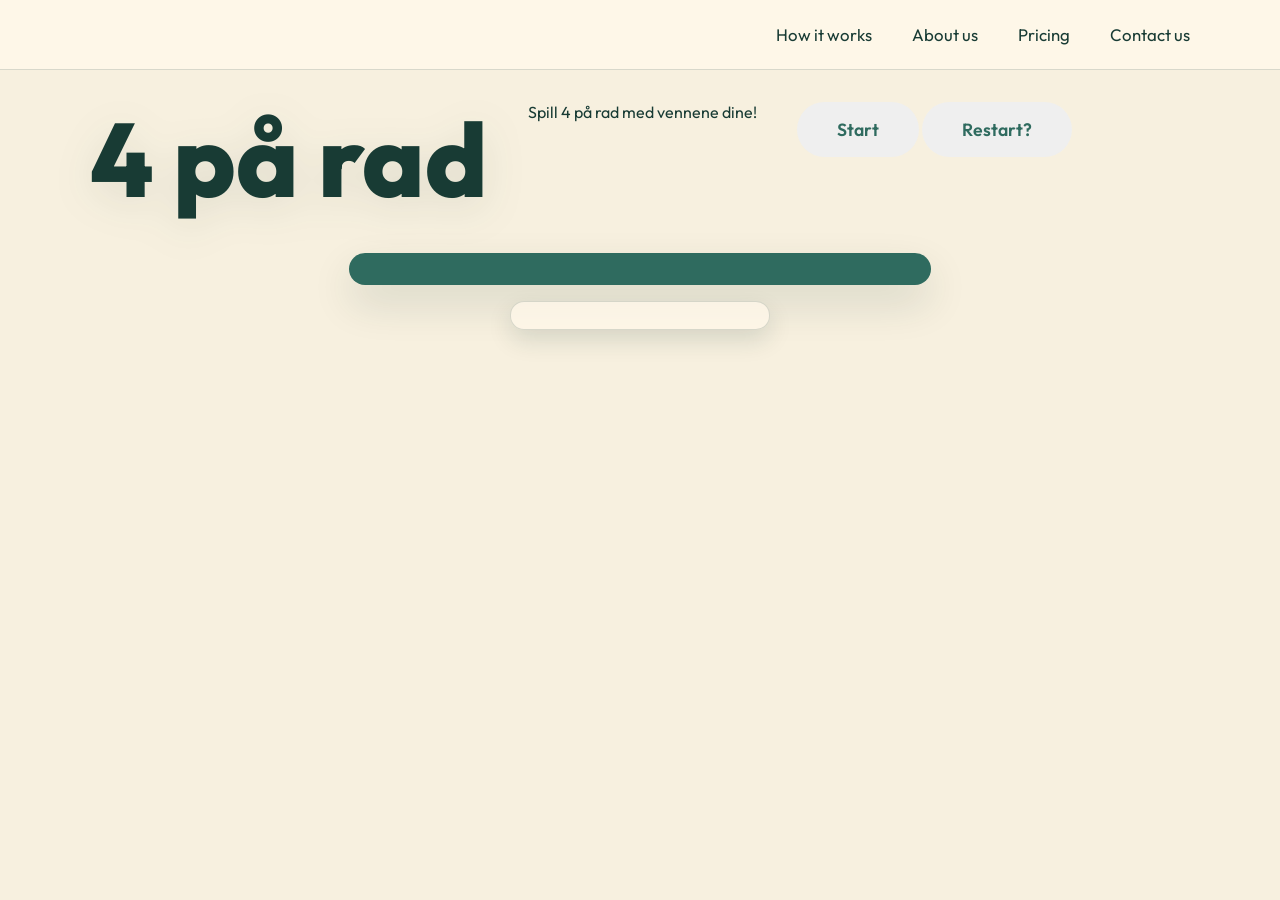
==== connect4.html @ de468630 "v1" ====
<!DOCTYPE html>
<html lang="en">

<head>
    <meta charset="UTF-8">
    <meta name="viewport" content="width=device-width, initial-scale=1.0">
    <title>4 på rad</title>
    <link rel="stylesheet" href="style.css">
    <script src="./logic.js" defer></script>
    <script src="./ui.js" defer></script>
</head>

<body>
    <nav>
        <div class="container">
            <div class="logo">
                <img src="images/Logo.png" alt="">
            </div>
            <div class="nav-list">
                <ul>
                    <li><a href="#">How it works</a></li>
                    <li><a href="#">About us</a></li>
                    <li><a href="#">Pricing</a></li>
                    <li><a href="#">Contact us</a></li>
                </ul>
            </div>
        </div>
    </nav>
    <main class="main-content">
        <section class="hero">
            <div class="container">
                <h1>4 på rad</h1>
                <p>Spill 4 på rad med vennene dine!</p>

                <div class="gameBtns">
                    <button class="btn level-btn start">Start</button>
                    <button id="restart" class="btn level-btn">Restart?</button>
                </div>
            </div>
        </section>

        <section class="game-container">
            <div class="grid-4">
            </div>
            <div class="status-box"></div>
        </section>
    </main>

</body>

</html>
---- style.css ----
@import url("https://fonts.googleapis.com/css2?family=Outfit:wght@300;400;600;800&display=swap");

:root {
  --bg-primary: #f7f0df;
  --text-main: #183b34;
  --text-muted: #6f7b72;
  --accent-main: #d95d4e;
  --accent-second: #f2c75c;
  --accent-green: #2f6b5f;
  --surface-bg: rgba(255, 248, 234, 0.78);
  --surface-border: rgba(24, 59, 52, 0.16);
  --shadow-soft: rgba(24, 59, 52, 0.14);
}

* {
  margin: 0;
  padding: 0;
  box-sizing: border-box;
}

body {
  background-color: var(--bg-primary);
  color: var(--text-main);
  font-family: "Outfit", sans-serif;
  min-height: 100vh;
  display: flex;
  flex-direction: column;
}

img {
  display: block;
  max-width: 100%;
}

.container {
  width: min(90%,1100px);
  margin: 0 auto;
}

/* --- NAVIGATION --- */
nav {
  padding: 1.5rem 0;
  position: sticky;
  top: 0;
  z-index: 100;
  background: rgba(255, 248, 234, 0.86);
  border-bottom: 1px solid var(--surface-border);
}

nav .container {
  display: flex;
  justify-content: space-between;
  align-items: center;
}


/* senere; kan jeg få logoen til å rotere når du klikker den? */
.logo img {
  width: 64px;
  transform: scale(2.35);
}

.logo {
  display: flex;
  align-items: center;
  text-align: center;
  gap: 0.7rem;
}

.logo-text {
  color: var(--text-main);
  font-weight: 800;
}

.nav-list ul {
  display: flex;
  gap: 2.5rem;
  list-style: none;
}

.nav-list ul li a {
  text-decoration: none;
  color: var(--text-main);
  font-weight: 400;
  font-size: 1.05rem;
  transition: color 0.3s ease, text-shadow 0.3s ease;
}



/* --- HERO SECTION --- */

.hero .container{
  display: flex;
  gap: 40px;
}

.hero {
  padding: 2rem 0;
  display: flex;
  flex-direction: column;
}


.hero .text{
  display: flex;
  height: 70vh;
  justify-content: center;
  align-items:flex-start;
  flex-direction: column;
}
.hero .img {
  display: flex;
  align-items: flex-end;
  height: 420px;
  width: 420px;
  align-self: flex-end;
  justify-content: center;
}

.hero .img img{
  width: 820px;
  max-width: none;
}

.hero h1 {
  font-size: 6.5rem;
  font-weight: 800;
  line-height: 1.1;
  margin-bottom: 0.3rem;
  background-clip: text;
  color: var(--text-main);
  filter: drop-shadow(0 10px 20px rgba(24, 59, 52, 0.1));
}

.eyebrow{
  margin-left: 15px;
  color: var(--text-muted);
  font-size: 20px;
}

.subtext{
  max-width: 70%;
  margin-left: 15px;
  color: var(--text-muted);
}

.btn {
  color: var(--accent-green);
  border: none;
  padding: 1rem 2.5rem;
  font-size: 1.1rem;
  font-weight: 600;
  font-family: inherit;
  border-radius: 50px;
  cursor: pointer;
  transition: transform 0.3s ease, box-shadow 0.3s ease;
}

/* --- GAME SECTION --- */
.game-container {
  padding: 0 0 2rem;
}

.grid-4 {
  display: grid;
  grid-template-columns: repeat(7, 70px);
  gap: 10px;
  justify-content: center;
  width: fit-content;
  margin: 0 auto;
  padding: 1rem;
  background: var(--accent-green);
  border-radius: 18px;
  box-shadow: 0 18px 42px var(--shadow-soft);
}

.cell {
  width: 70px;
  height: 70px;
  border-radius: 50%;
  background-color: var(--bg-primary);
  border: 3px solid rgba(24, 59, 52, 0.18);
}

.cell.player-1 {
  background-color: var(--accent-main);
}

.cell.player-2 {
  background-color: var(--accent-second);
}

.status-box {
  width: fit-content;
  min-width: 260px;
  max-width: 90%;
  margin: 1rem auto 0;
  padding: 0.85rem 1.4rem;
  text-align: center;
  font-size: 1.05rem;
  font-weight: 600;
  color: var(--text-main);
  background: var(--surface-bg);
  border: 1px solid var(--surface-border);
  border-radius: 14px;
  box-shadow: 0 10px 24px var(--shadow-soft);
}
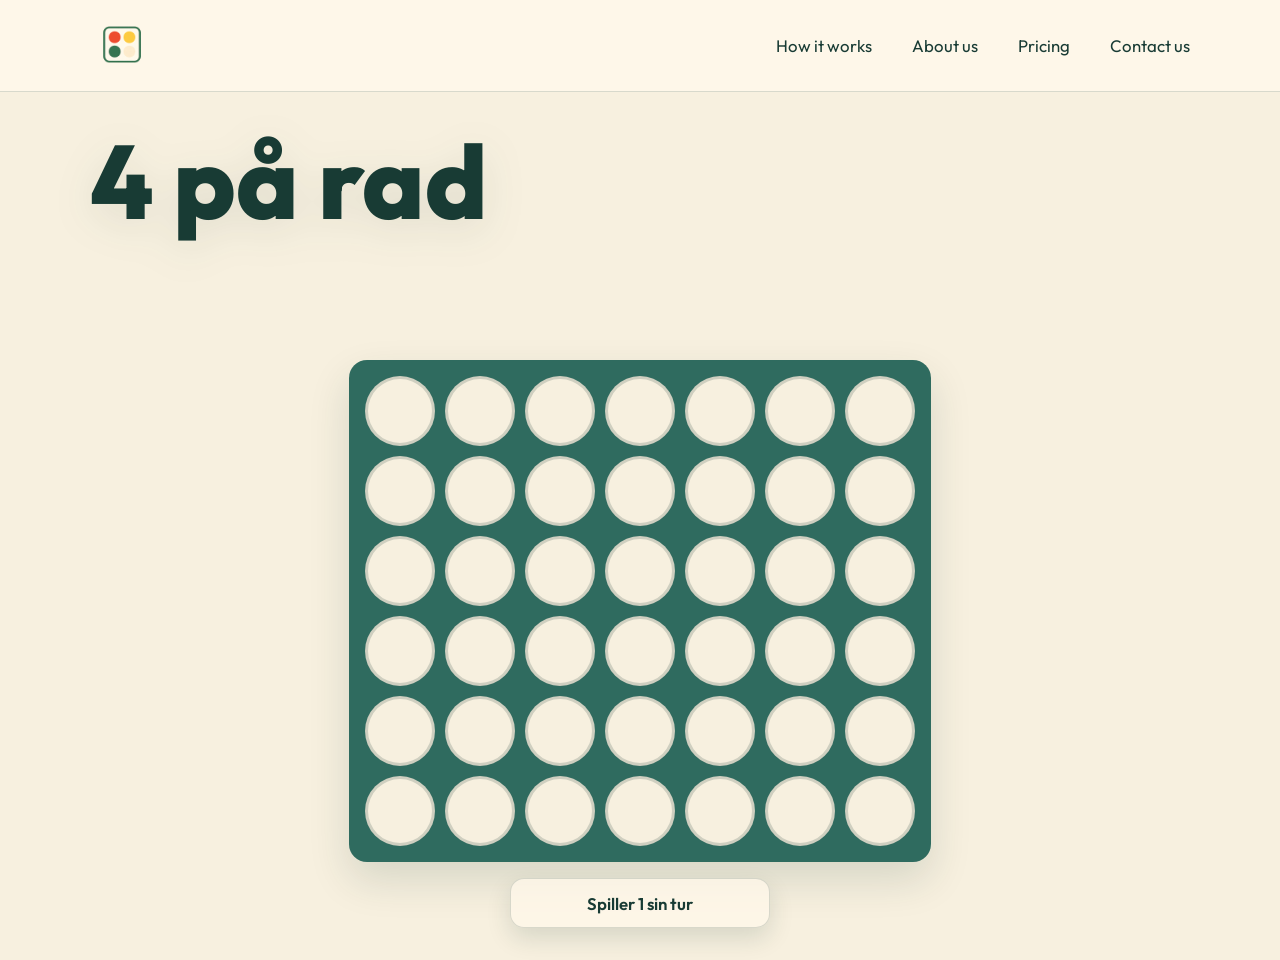
==== commit f0eced95: "v2 - section 1, 2 complete Hero/root/nav: - la til flere farger i root - endra farger i h1 - la til " ====
--- a/connect4.html
+++ b/connect4.html
@@ -6,15 +6,15 @@
     <meta name="viewport" content="width=device-width, initial-scale=1.0">
     <title>4 på rad</title>
     <link rel="stylesheet" href="style.css">
-    <script src="./logic.js" defer></script>
-    <script src="./ui.js" defer></script>
+    <script src="/js-game/logic.js" defer></script>
+    <script src="/js-game/ui.js" defer></script>
 </head>
 
 <body>
     <nav>
         <div class="container">
             <div class="logo">
-                <img src="images/Logo.png" alt="">
+                <a href="index.html"><img src="images/logo.png" alt=""></a>
             </div>
             <div class="nav-list">
                 <ul>
@@ -30,12 +30,11 @@
         <section class="hero">
             <div class="container">
                 <h1>4 på rad</h1>
-                <p>Spill 4 på rad med vennene dine!</p>
 
-                <div class="gameBtns">
+               <!--  <div class="gameBtns">
                     <button class="btn level-btn start">Start</button>
                     <button id="restart" class="btn level-btn">Restart?</button>
-                </div>
+                </div> -->
             </div>
         </section>
 
--- a/style.css
+++ b/style.css
@@ -6,16 +6,33 @@
   --text-muted: #6f7b72;
   --accent-main: #d95d4e;
   --accent-second: #f2c75c;
+  --accent-third: #579767;
   --accent-green: #2f6b5f;
+  --accent-green-hover: #25574d;
+  --surface-hover: #efe4cf;
   --surface-bg: rgba(255, 248, 234, 0.78);
   --surface-border: rgba(24, 59, 52, 0.16);
   --shadow-soft: rgba(24, 59, 52, 0.14);
+
+  --underline-1: #ef9f9a; 
+  --underline-2: #f4d77b; 
+  --underline-3: #9ed6bd; 
+  --underline-4: #b7a6e8; 
+
+}
+
+html{
+  scroll-behavior: smooth;
 }
 
 * {
   margin: 0;
   padding: 0;
   box-sizing: border-box;
+}
+
+section:nth-of-type(1){
+  margin-bottom: 10vh;
 }
 
 body {
@@ -54,10 +71,53 @@
 }
 
 
-/* senere; kan jeg få logoen til å rotere når du klikker den? */
+/* underline effects */
+.nav-list a{
+  position: relative;
+}
+.nav-list a::after{
+  content: "";
+  position: absolute;
+  left: 0;
+  bottom: -4px;
+  height: 3px;
+  width: 98%;
+  border-radius: 20px;
+  transform: scaleX(0);
+  transform-origin: left;
+  transition: transform 0.4s;
+}
+
+.nav-list a:hover::after{
+  transform: scaleX(1);
+}
+
+.nav-list li:nth-child(1) a::after{
+  background: var(--underline-1);
+}
+.nav-list li:nth-child(2) a::after{
+  background: var(--underline-2);
+}
+.nav-list li:nth-child(3) a::after{
+  background: var(--underline-3);
+}
+.nav-list li:nth-child(4) a::after{
+  background: var(--underline-4);
+}
+
+
+
+
 .logo img {
   width: 64px;
   transform: scale(2.35);
+  rotate: 0deg;
+  transition: transform 0.6s ease;
+}
+
+.logo img:hover{
+  transform: scale(2.35) rotate(270deg);
+
 }
 
 .logo {
@@ -67,6 +127,7 @@
   gap: 0.7rem;
 }
 
+
 .logo-text {
   color: var(--text-main);
   font-weight: 800;
@@ -104,10 +165,11 @@
 
 .hero .text{
   display: flex;
-  height: 70vh;
+  height: 80vh;
   justify-content: center;
   align-items:flex-start;
   flex-direction: column;
+  gap: 20px;
 }
 .hero .img {
   display: flex;
@@ -127,10 +189,20 @@
   font-size: 6.5rem;
   font-weight: 800;
   line-height: 1.1;
-  margin-bottom: 0.3rem;
   background-clip: text;
   color: var(--text-main);
   filter: drop-shadow(0 10px 20px rgba(24, 59, 52, 0.1));
+}
+
+.h1-accent{
+  color: var(--accent-main);
+}
+
+.h1-accent2{
+  color: var(--accent-third);
+}
+.h1-accent3{
+  color: var(--accent-second);
 }
 
 .eyebrow{
@@ -154,7 +226,132 @@
   font-family: inherit;
   border-radius: 50px;
   cursor: pointer;
-  transition: transform 0.3s ease, box-shadow 0.3s ease;
+  transition: 0.3s;
+}
+
+.primary{
+  background:var(--accent-green);
+  color: var(--bg-primary);
+}
+
+.primary:hover{
+  scale: 1.05;
+  background: var(--accent-green-hover);
+}
+
+.secondary{
+  background-color: var(--surface-bg);
+  color: var(--accent-green);
+  border: 2px solid var(--surface-border);
+}
+
+.secondary:hover{
+  scale: 1.05;
+  background-color: var(--surface-hover);
+  border-color: var(--accent-green);
+}
+
+.btn-container{
+  display: flex;
+  gap: 22px;
+}
+
+a{
+  text-decoration: none;
+}
+
+
+/* how it works section */
+
+.how-it-works .container{
+  display: grid;
+  grid-template-columns: 2fr 3fr;
+  gap: 60px;
+  position: relative;
+}
+
+.how-it-works .title-left{
+  width: 100%;
+  font-size: 40px;
+  position: sticky;
+  top: calc(100vh - 450px);
+  height: fit-content;
+  color: var(--text-main);
+}
+
+.flex-group{
+  display: flex;
+  flex-direction: column;
+  gap: 50px;
+
+}
+.card{
+  background: var(--surface-bg);
+  border: 2px solid var(--surface-border);
+  border-radius: 20px;
+  padding: 3rem 2rem;
+  box-shadow: 0 14px 32px var(--shadow-soft);
+  display: flex;
+  gap: 50px;
+
+  /* start */
+  opacity: 0;
+  transform: translateY(60px);
+  transition: 0.4s;
+}
+
+.card-nr{
+  display: flex;
+  width: 60px;
+  height: 60px;
+  border-radius: 50%;
+  background: var(--accent-main);
+  color: var(--bg-primary);
+  align-items: center;
+  justify-content: center;
+  flex-shrink: 0;
+  font-weight: 800;
+  transition: 0.4s;
+
+  /* start */
+  opacity: 0;
+  transform: translateY(-90px);
+}
+
+.card-active, .card-nr-active{
+  opacity: 1;
+  transform: translateY(0);
+}
+
+
+
+.card:nth-child(2) .card-nr{
+  background: var(--accent-second);
+  color: var(--text-main);
+}
+
+.card:nth-child(3) .card-nr{
+  background: var(--accent-third);
+  color: var(--bg-primary);
+}
+
+.card-text{
+  display: flex;
+  flex-direction: column;
+  gap: 15px;
+}
+
+.card-title{
+  color: var(--text-main);
+}
+
+.card-subtext{
+  color: var(--text-muted);
+}
+
+
+.testing{
+  height: 100vh;
 }
 
 /* --- GAME SECTION --- */
